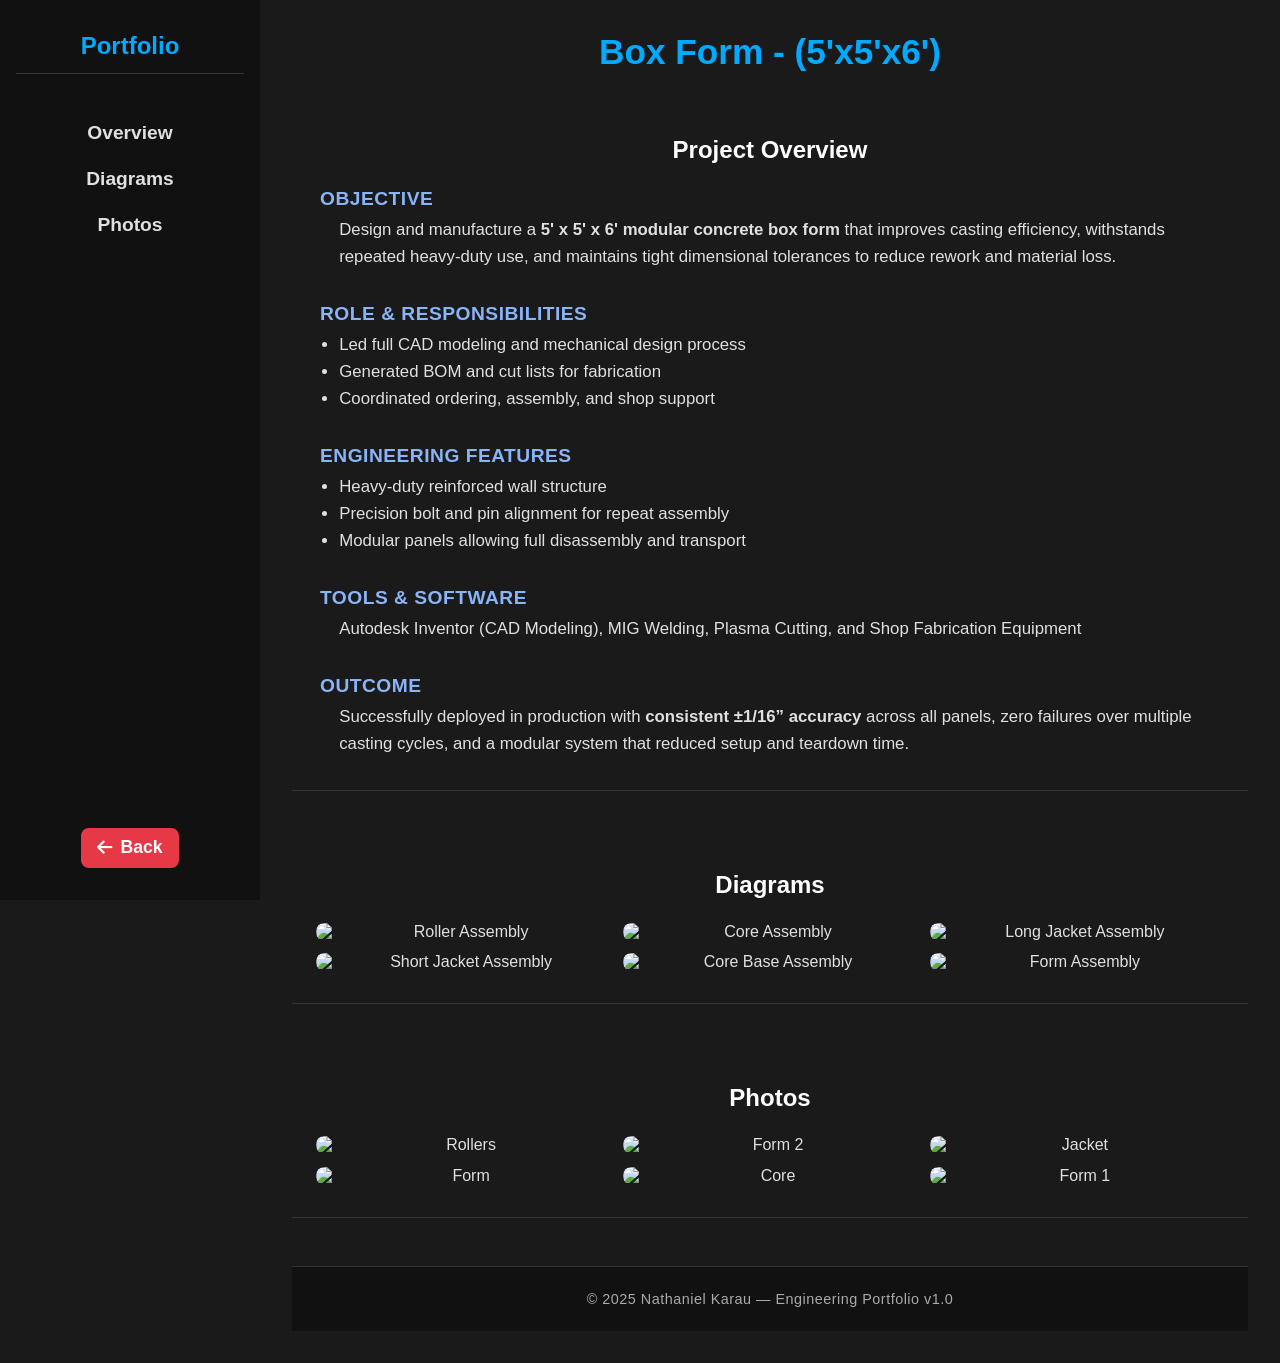
==== Project_1.html @ 4ec7d036 "colors and layout" ====
<!DOCTYPE html> 
<html lang="en">
<head>
  <meta charset="utf-8" />
  <meta name="viewport" content="width=device-width, initial-scale=1" />
  <title>32-bit FPGA Processor & Embedded Claw Machine</title>

  <!-- Font Awesome -->
  <link rel="stylesheet" href="https://cdnjs.cloudflare.com/ajax/libs/font-awesome/6.5.0/css/all.min.css" />
	 <link rel="icon" type="image/x-icon" href="assets/favicon.ico">

  <!-- model-viewer -->
  <script type="module" src="https://cdn.jsdelivr.net/npm/@google/model-viewer/dist/model-viewer.min.js"></script>

  <style>
    /* ---------- Vars & Reset ---------- */
    :root{
      --accent:#00aaff;
      --bg:#1a1a1a;
      --panel:#111;
      --muted:#aaa;
      --text:#e0e0e0;
      --max-width:1200px;
    }
    *{box-sizing:border-box;margin:0;padding:0}
    html,body{height:100%;background:var(--bg);color:var(--text);font-family:Arial,Helvetica,sans-serif;scroll-behavior:smooth; -webkit-font-smoothing:antialiased;}
    a{color:inherit}

    /* ---------- Layout ---------- */
    .sidebar { position: fixed;  top: 0; left: 0; width: 220px; height: 100%; background: #111; padding: 2rem 1rem; display: flex; flex-direction: column; align-items: center;
      transition: transform 0.3s ease; z-index: 100;}
    .sidebar h2 {   color: var(--accent); margin-bottom: 1.5rem;padding-bottom: 0.8rem; border-bottom: 1px solid #333; /* Adjust color if needed */ width: 100%; text-align: center;}
    .sidebar ul { list-style: none; width: 100%; flex-grow: 1;}
    .sidebar ul li { margin: 1.5rem 0; text-align: center;}
    .sidebar ul li a { color: #e0e0e0; text-decoration: none; font-weight: bold; font-size: 1.2rem; transition: color 0.3s;}
    .sidebar ul li a:hover { color: var(--accent); }
    .back-button { margin-top: auto;  background: #e63946;  color: white;  text-decoration: none;  font-weight: bold;  font-size: 1.1rem;  padding: 0.6rem 1rem;
      border-radius: 8px;  display: flex;  align-items: center;  gap: 8px;  transition: background 0.3s, transform 0.2s;}
    .back-button:hover { background: #ff4d5a;  transform: translateX(-3px);}

    /* ---------- Mobile Toggle & Overlay ---------- */
    .menu-toggle{
      position:fixed;top:12px;left:12px;z-index:1600;
      display:none;background:var(--panel);color:var(--text);border-radius:8px;padding:.45rem .6rem;font-size:1.1rem;cursor:pointer;
      align-items:center;gap:.5rem;  outline: 2px solid var(--accent); outline-offset: 2px;}
    .menu-toggle:focus{outline:2px solid var(--accent)}
    /* Visual overlay on mobile only. IMPORTANT: pointer-events:none so page remains scrollable behind the menu (per your 'allow scroll' decision). */
	.mobile-overlay { position: fixed; top: 0; right: 0; width: calc(100% - 220px); height: 100%; background: rgba(0,0,0,.45); z-index: 1500; opacity: 0; pointer-events: none; transition: opacity .25s ease;}
	.sidebar.active + .mobile-overlay.active { pointer-events: auto;}

    /* ---------- Main content ---------- */
    .content {  margin-left: 220px;  padding: 2rem;  text-align: center; transition: margin-left 0.3s ease, transform 0.3s ease;}
    .project-title { font-size: 2.2rem; color: var(--accent); margin-bottom: 2rem;}

    /* ---------- Sections ---------- */
    .section { padding: 2rem 1.5rem; margin-bottom: 3rem; border-bottom: 1px solid #333; opacity: 0; transform: translateY(20px); transition: opacity 0.6s ease, transform 0.6s ease;}
    .section.visible { opacity: 1; transform: translateY(0); }
    .section h1 { margin-bottom: 1.5rem; color: #fff; }

    /* ---------- Masonry/Images ---------- */
    .masonry{display:grid;grid-template-columns:repeat(auto-fill,minmax(220px,1fr));gap:.8rem;max-width:1100px;margin:0 auto}
    .img-wrapper{position:relative;cursor:pointer;overflow:hidden;border-radius:8px}
    .img-wrapper img{width:100%;height:100%;display:block;object-fit:cover;border-radius:8px;transition:transform .28s ease,box-shadow .28s ease}
    .img-wrapper img:hover{transform:scale(1.03)}
    .img-wrapper span.overlay{position:absolute;inset:0;display:flex;align-items:center;justify-content:center;font-weight:700;background:rgba(0,0,0,.45);color:#fff;border-radius:8px;opacity:0;transition:opacity .2s}
    .img-wrapper:hover span.overlay{opacity:1}


    /* ---------- Case Study ---------- */
    .case-study{max-width:900px;margin:0 auto;display:flex;flex-direction:column;gap:2rem;text-align:left}
    .case-block h2{color:#8ab4f8;font-size:1.2rem;text-transform:uppercase;letter-spacing:.5px;margin-bottom:.45rem}
    .case-block p,.case-block ul{font-size:1.05rem;line-height:1.6;padding-left: 1.2rem;}

    /* ---------- Lightbox ---------- */
    #lightbox{display:none;position:fixed;inset:0;background:rgba(0,0,0,.85);z-index:2000;justify-content:center;align-items:center;padding:1rem}
    #lightbox.open{display:flex}
    #lightbox img{max-width:95%;max-height:85%;object-fit:contain;border-radius:8px;box-shadow:0 8px 30px rgba(0,0,0,.8)}
    #lightbox .close-btn{position:absolute;top:18px;right:28px;font-size:2rem;color:#fff;cursor:pointer}
    #lightbox .close-btn:focus{outline:2px solid var(--accent)}
	#lightbox .nav-btn {  position: absolute;  top: 50%;  transform: translateY(-50%);  font-size: 2.5rem;  color: white; background: rgba(0,0,0,0.5);  border: none;  cursor: pointer;  padding: 0.6rem 1rem;  border-radius: 6px; user-select: none;  transition: background 0.3s;}
	#lightbox .nav-btn:hover {  background: rgba(0,0,0,0.75);}
	#lbPrevBtn { left: 20px; }
	#lbNextBtn { right: 20px; }

	/* ----- Footer styling ----- */
	footer { background: var(--panel); color: var(--muted); text-align: center; padding: 1.5rem 1rem; font-size: 0.9rem; border-top: 1px solid #333; margin-top: 3rem;}
	footer p { margin: 0; letter-spacing: 0.5px;}
	footer a { color: var(--accent); text-decoration: none; font-weight: 600;}
	footer a:hover { text-decoration: underline;}
	/* Keep footer at bottom when content is short */
	html, body { height: 100%; display: flex; flex-direction: column;}
	main.content { flex: 1;}

    /* ---------- Responsive rules ---------- */
    /* Mobile first adjustments */
    @media (max-width:767px){
      .sidebar{transform:translateX(-105%);width:85vw;max-width:320px;padding:3rem;align-items:center}
      .sidebar.active{transform:translateX(0)}
      .menu-toggle{display:flex}
      .content{margin-left:0;padding:1rem}
      .project-title{font-size:1.4rem}
      model-viewer{height:40vh}
      .mobile-overlay.active{opacity:1}
        .mobile-overlay {
    width: 0vw;         /* Covers only the right 15% behind content */
    left: auto;          /* Reset left positioning */
    right: 0;
    transform: none;     /* No sliding needed */
  }
      .masonry{grid-template-columns:repeat(auto-fill,minmax(140px,1fr));gap:.6rem}
      .back-button{align-self:flex-start;margin-top:.75rem}
    }

    /* Tablet: fixed sidebar (per your 'fixed' choice) */
    @media (min-width:768px) and (max-width:1024px){
      .sidebar{transform:none;left:0;width:220px;padding:1.8rem;align-items:center}
      .menu-toggle{display:none}
      .content{margin-left:220px;padding:1.5rem}
      model-viewer{height:55vh}
    }

    /* Desktop */
    @media (min-width:1025px){
      .sidebar{transform:none;left:0;width:260px}
      .content{margin-left:260px;padding:2rem}
    }

    /* Small accessibility improvements */
    button, .menu-toggle{border:0;background:none;color:inherit}
  </style>
</head>
<body>

  <!-- Mobile Menu Toggle (hamburger) -->
  <button class="menu-toggle" id="menuToggle" aria-expanded="false" aria-controls="sidebar" aria-label="Open menu">
    <i class="fas fa-bars" aria-hidden="true"></i>
  </button>

  <!-- Visual overlay (mobile only visual) -->
  <div class="mobile-overlay" id="mobileOverlay" aria-hidden="true"></div>

  <!-- Sidebar -->
  <nav id="sidebar" class="sidebar" aria-label="Main navigation">
    <h2>Portfolio</h2>
    <ul>
      <li><a href="#overview">Overview</a></li>
      <li><a href="#drawings">Diagrams</a></li>
      <li><a href="#photos">Photos</a></li>
    </ul>
    <a href="index.html#projects" class="back-button"><i class="fas fa-arrow-left" aria-hidden="true"></i> Back</a>
  </nav>

  <!-- Main Content -->
  <main class="content" id="mainContent" tabindex="-1">
    <h1 class="project-title">Box Form - (5'x5'x6')</h1>

    <!-- Overview -->
    <section id="overview" class="section" aria-labelledby="overview-heading">
      <h1 id="overview-heading">Project Overview</h1>

      <div class="case-study">
        <div class="case-block">
          <h2>Objective</h2>
			<p>Design and manufacture a <strong>5' x 5' x 6' modular concrete box form</strong> that improves casting efficiency, withstands repeated heavy-duty use, and maintains tight dimensional tolerances to reduce rework and material loss.</p>
        </div>

        <div class="case-block">
          <h2>Role & Responsibilities</h2>
          <ul>
       		 <li>Led full CAD modeling and mechanical design process</li>
     	     <li>Generated BOM and cut lists for fabrication</li>
       		 <li>Coordinated ordering, assembly, and shop support</li>
          </ul>
        </div>

        <div class="case-block">
          <h2>Engineering Features</h2>
          <ul>
       		 <li>Heavy-duty reinforced wall structure</li>
       		 <li>Precision bolt and pin alignment for repeat assembly</li>
        	 <li>Modular panels allowing full disassembly and transport</li>
          </ul>
        </div>

        <div class="case-block">
          <h2>Tools & Software</h2>
			<p>Autodesk Inventor (CAD Modeling), MIG Welding, Plasma Cutting, and Shop Fabrication Equipment</p>
        </div>

        <div class="case-block">
          <h2>Outcome</h2>
          <p>Successfully deployed in production with <strong>consistent ±1/16” accuracy</strong> across all panels, zero failures over multiple casting cycles, and a modular system that reduced setup and teardown time.</p>
        </div>
      </div>
    </section>



    <!-- Drawings -->
    <section id="drawings" class="section" aria-labelledby="drawings-heading">
      <h1 id="drawings-heading">Diagrams</h1>
      <div class="masonry" id="drawingsMasonry">
        <div class="img-wrapper"><img loading="lazy" src="Project_1/Drawings/Roller_Assembly.jpg" alt="Roller Assembly"><span class="overlay">Click to expand</span></div>
        <div class="img-wrapper"><img loading="lazy" src="Project_1/Drawings/Core_Assembly.jpg" alt="Core Assembly"><span class="overlay">Click to expand</span></div>
        <div class="img-wrapper"><img loading="lazy" src="Project_1/Drawings/Long_Jacket_Assembly.jpg" alt="Long Jacket Assembly"><span class="overlay">Click to expand</span></div>
        <div class="img-wrapper"><img loading="lazy" src="Project_1/Drawings/Short_Jacket_Assembly.jpg" alt="Short Jacket Assembly"><span class="overlay">Click to expand</span></div>
        <div class="img-wrapper"><img loading="lazy" src="Project_1/Drawings/Core_Base_Assembly.jpg" alt="Core Base Assembly"><span class="overlay">Click to expand</span></div>
        <div class="img-wrapper"><img loading="lazy" src="Project_1/Drawings/Form_Assembly.jpg" alt="Form Assembly"><span class="overlay">Click to expand</span></div>
      </div>
    </section>

    <!-- Photos -->
    <section id="photos" class="section" aria-labelledby="photos-heading">
      <h1 id="photos-heading">Photos</h1>
      <div class="masonry" id="photosMasonry">
        <div class="img-wrapper"><img loading="lazy" src="Project_1/Pictures/Rollers.jpg" alt="Rollers"><span class="overlay">Click to expand</span></div>
        <div class="img-wrapper"><img loading="lazy" src="Project_1/Pictures/Form_2.jpg" alt="Form 2"><span class="overlay">Click to expand</span></div>
        <div class="img-wrapper"><img loading="lazy" src="Project_1/Pictures/Jacket.jpg" alt="Jacket"><span class="overlay">Click to expand</span></div>
        <div class="img-wrapper"><img loading="lazy" src="Project_1/Pictures/Form.jpg" alt="Form"><span class="overlay">Click to expand</span></div>
        <div class="img-wrapper"><img loading="lazy" src="Project_1/Pictures/Core.jpg" alt="Core"><span class="overlay">Click to expand</span></div>
		<div class="img-wrapper"><img loading="lazy" src="Project_1/Pictures/Form_1.jpg" alt="Form 1"><span class="overlay">Click to expand</span></div>
      </div>
    </section>

<!-- Lightbox -->
<div id="lightbox" role="dialog" aria-modal="true" aria-hidden="true">
  <button class="close-btn" aria-label="Close image" title="Close" id="lbCloseBtn">&times;</button>
  <button class="nav-btn prev" id="lbPrevBtn" aria-label="Previous image">&#10094;</button>
  <img id="lightbox-img" src="" alt="Expanded view">
  <button class="nav-btn next" id="lbNextBtn" aria-label="Next image">&#10095;</button>
</div>

    <!-- Footer -->
    <footer>
      <p>© 2025 Nathaniel Karau — Engineering Portfolio v1.0</p>
    </footer>
  </main>

  <!-- Scripts -->
  <script>
    // Elements
    const menuToggle = document.getElementById('menuToggle');
    const sidebar = document.getElementById('sidebar');
    const mobileOverlay = document.getElementById('mobileOverlay');
    const content = document.querySelector('.content');
    const sections = document.querySelectorAll('.section');

    // Lightbox
    const lightbox = document.getElementById('lightbox');
    const lightboxImg = document.getElementById('lightbox-img');
    const lbCloseBtn = document.getElementById('lbCloseBtn');

    // ---------- Sidebar toggle (mobile) ----------
    function openSidebar() {
      sidebar.classList.add('active');
      menuToggle.setAttribute('aria-expanded', 'true');
      mobileOverlay.classList.add('active');
      // NOTE: overlay is visual-only (pointer-events: none). We keep page scrollable behind.
      // Focus the first link for accessibility
      const firstLink = sidebar.querySelector('a');
      if (firstLink) firstLink.focus();
    }
    function closeSidebar() {
      sidebar.classList.remove('active');
      menuToggle.setAttribute('aria-expanded', 'false');
      mobileOverlay.classList.remove('active');
      menuToggle.focus();
    }

    menuToggle.addEventListener('click', () => {
      if (sidebar.classList.contains('active')) closeSidebar();
      else openSidebar();
    });

    // Close sidebar if a nav link is clicked (mobile)
    sidebar.querySelectorAll('a').forEach(a => {
      a.addEventListener('click', () => {
        if (window.innerWidth <= 767) closeSidebar();
      });
    });

    // If user taps outside when sidebar is active, we DO NOT auto-close (to honor "allow scroll").
    // You can close with the hamburger again.

    // ---------- Section fade-in (IntersectionObserver) ----------
    const observer = new IntersectionObserver((entries) => {
      entries.forEach(entry => {
        if (entry.isIntersecting) entry.target.classList.add('visible');
      });
    }, { threshold: 0.12 });
    sections.forEach(s => observer.observe(s));

    // ---------- Lightbox behavior ----------
    function openLightbox(src, alt) {
      lightboxImg.src = src;
      lightboxImg.alt = alt || 'Expanded image';
      lightbox.classList.add('open');
      lightbox.setAttribute('aria-hidden','false');
      lbCloseBtn.focus();
    }
    function closeLightbox() {
      lightbox.classList.remove('open');
      lightbox.setAttribute('aria-hidden','true');
      lightboxImg.src = '';
    }

    // Click images to open
    document.querySelectorAll('.img-wrapper').forEach(wrapper => {
      wrapper.addEventListener('click', () => {
        const img = wrapper.querySelector('img');
        openLightbox(img.src, img.alt);
      });
      // keyboard access
      wrapper.setAttribute('tabindex','0');
      wrapper.addEventListener('keydown', (e) => {
        if (e.key === 'Enter' || e.key === ' ') {
          e.preventDefault();
          const img = wrapper.querySelector('img');
          openLightbox(img.src, img.alt);
        }
      });
    });

// Collect all lightbox images (drawings + photos)
const imgWrappers = document.querySelectorAll('.img-wrapper');
let currentIndex = -1; // track which image is open

function openLightbox(src, alt, index) {
  lightboxImg.src = src;
  lightboxImg.alt = alt || 'Expanded image';
  lightbox.classList.add('open');
  lightbox.setAttribute('aria-hidden','false');
  currentIndex = index;
  lbCloseBtn.focus();
}

function showImage(index) {
  if (index < 0) index = imgWrappers.length - 1;
  if (index >= imgWrappers.length) index = 0;
  const img = imgWrappers[index].querySelector('img');
  openLightbox(img.src, img.alt, index);
}

// Click to open
imgWrappers.forEach((wrapper, i) => {
  wrapper.addEventListener('click', () => {
    const img = wrapper.querySelector('img');
    openLightbox(img.src, img.alt, i);
  });
  wrapper.setAttribute('tabindex','0');
  wrapper.addEventListener('keydown', (e) => {
    if (e.key === 'Enter' || e.key === ' ') {
      e.preventDefault();
      const img = wrapper.querySelector('img');
      openLightbox(img.src, img.alt, i);
    }
  });
});

// Nav buttons
document.getElementById('lbPrevBtn').addEventListener('click', () => showImage(currentIndex - 1));
document.getElementById('lbNextBtn').addEventListener('click', () => showImage(currentIndex + 1));

// Keyboard support
window.addEventListener('keydown', (e) => {
  if (!lightbox.classList.contains('open')) return;
  if (e.key === 'ArrowRight') showImage(currentIndex + 1);
  if (e.key === 'ArrowLeft') showImage(currentIndex - 1);
});
	  
    // Close controls
    lbCloseBtn.addEventListener('click', closeLightbox);
    lightbox.addEventListener('click', (e) => {
      // If user clicked the backdrop (not the img or close button), close
      if (e.target === lightbox) closeLightbox();
    });
    window.addEventListener('keydown', (e) => {
      if (e.key === 'Escape') {
        if (lightbox.classList.contains('open')) closeLightbox();
        if (sidebar.classList.contains('active') && window.innerWidth <= 767) closeSidebar();
      }
    });

    // Lightbox swipe-to-close (vertical swipe)
    (function addSwipeClose(el) {
      let startY = null;
      let moved = false;
      el.addEventListener('touchstart', (e) => {
        if (e.touches && e.touches.length === 1) {
          startY = e.touches[0].clientY;
          moved = false;
        }
      }, {passive:true});
      el.addEventListener('touchmove', (e) => {
        if (!startY) return;
        const currentY = e.touches[0].clientY;
        const diff = currentY - startY;
        if (Math.abs(diff) > 20) moved = true;
      }, {passive:true});
      el.addEventListener('touchend', (e) => {
        if (!moved) { startY = null; return; }
        const endY = (e.changedTouches && e.changedTouches[0]) ? e.changedTouches[0].clientY : null;
        if (startY && endY) {
          const delta = endY - startY;
          // swipe up or down to close
          if (Math.abs(delta) > 80) closeLightbox();
        }
        startY = null; moved = false;
      });
    })(lightbox);

    // ---------- Ensure model-viewer scales nicely on resize ----------
    function adjustModelViewerHeight() {
      const mv = document.querySelector('model-viewer');
      if (!mv) return;
      if (window.innerWidth < 480) mv.style.height = '40vh';
      else if (window.innerWidth < 768) mv.style.height = '45vh';
      else if (window.innerWidth < 1024) mv.style.height = '55vh';
      else mv.style.height = '60vh';
    }
    window.addEventListener('resize', adjustModelViewerHeight);
    adjustModelViewerHeight();

    // ---------- Small UX improvements ----------
    // Trap focus inside sidebar when it's open on mobile? We keep allow-scroll so focus-trap is not necessary.
    // But we ensure keyboard users can toggle menu with Escape (handled above) and the toggle button is labeled.

    // If user reloads while sidebar active on small screens, ensure state is consistent
    window.addEventListener('load', () => {
      if (window.innerWidth <= 767) {
        sidebar.classList.remove('active');
        mobileOverlay.classList.remove('active');
        menuToggle.setAttribute('aria-expanded','false');
      }
    });
  </script>
</body>
</html>
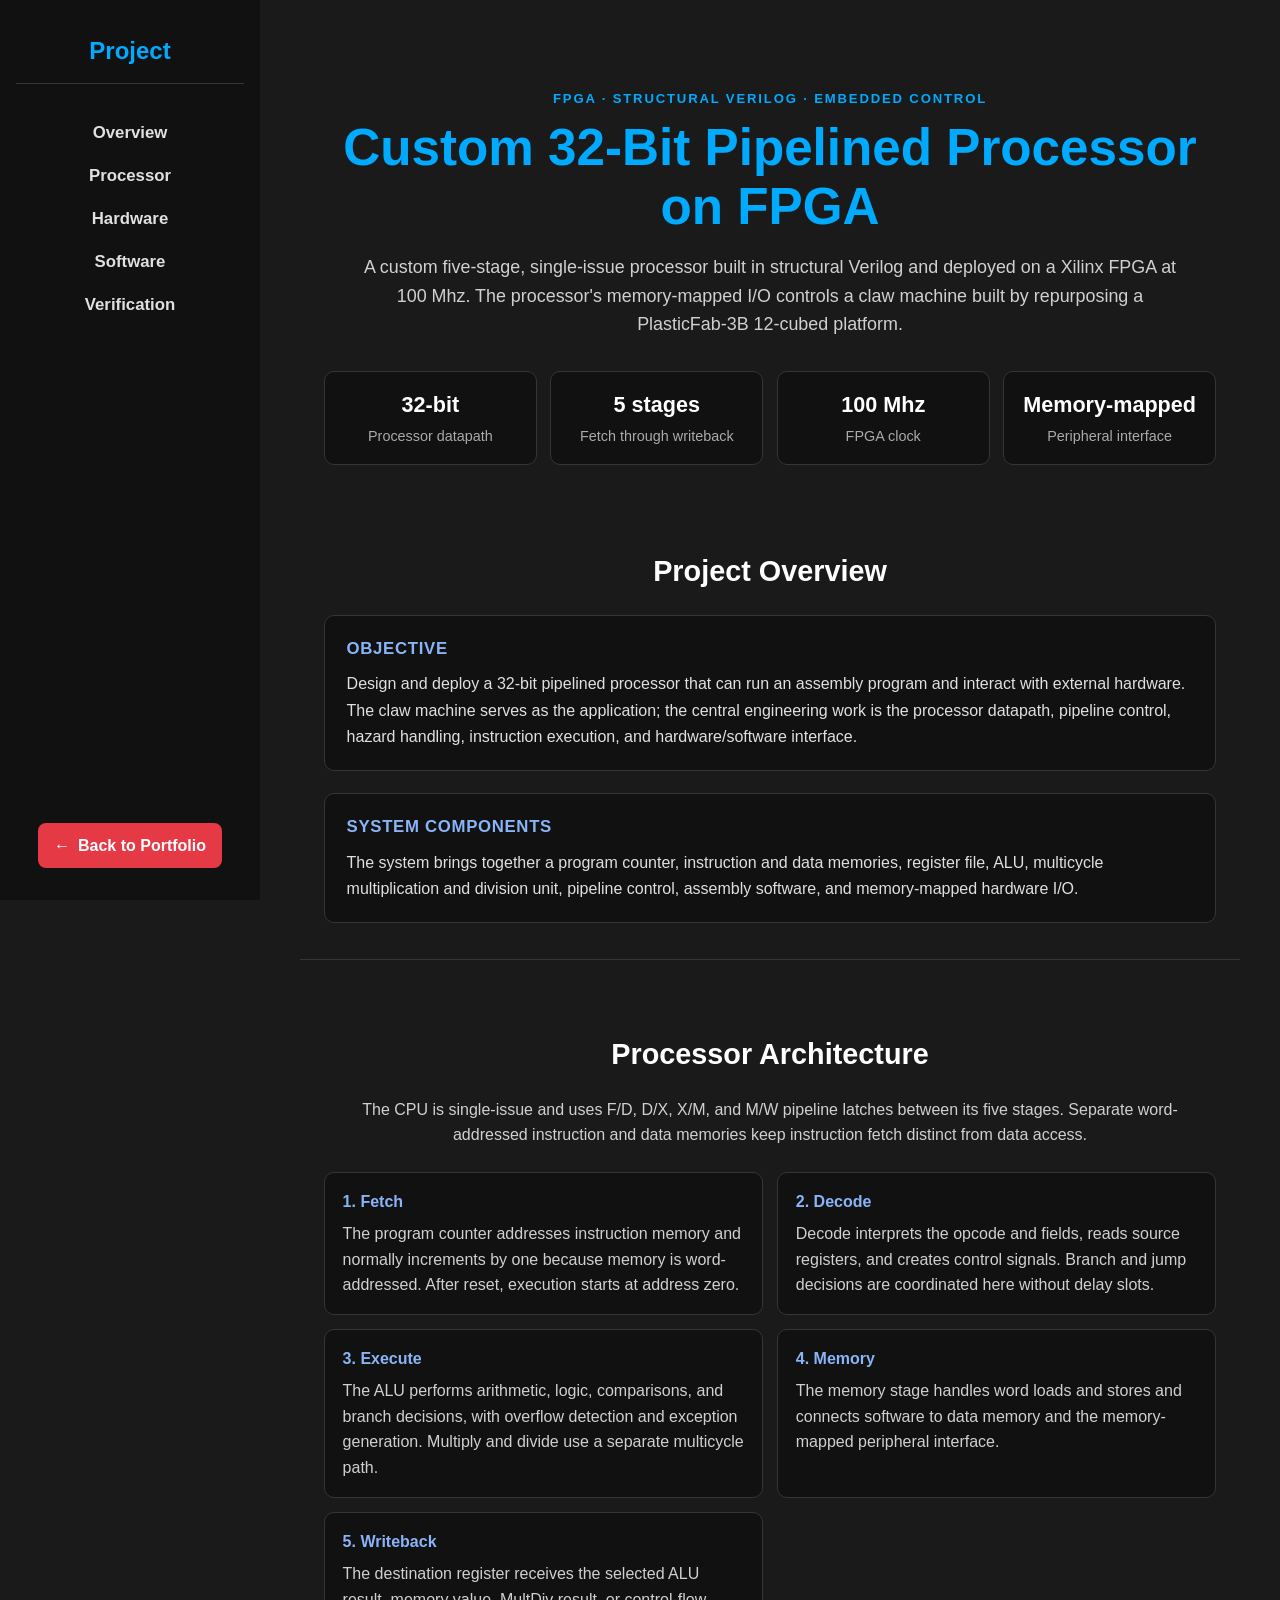
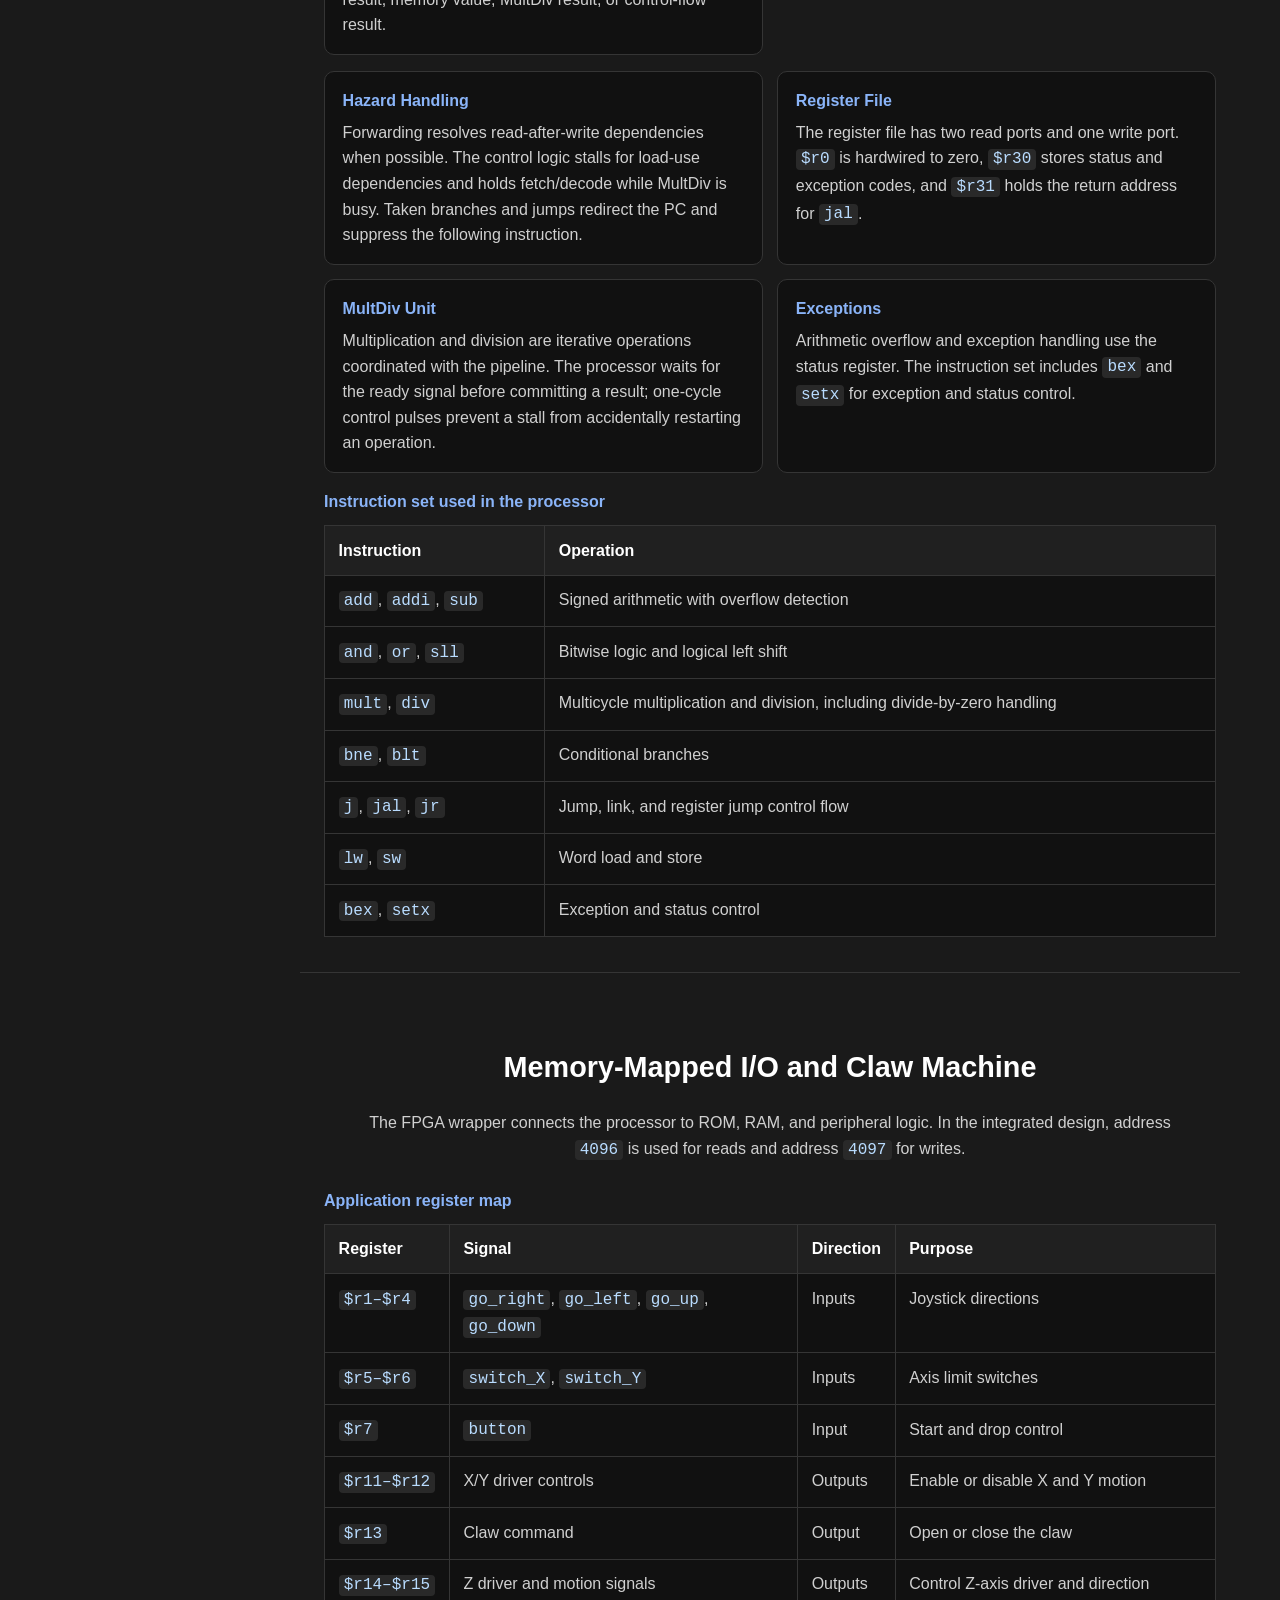
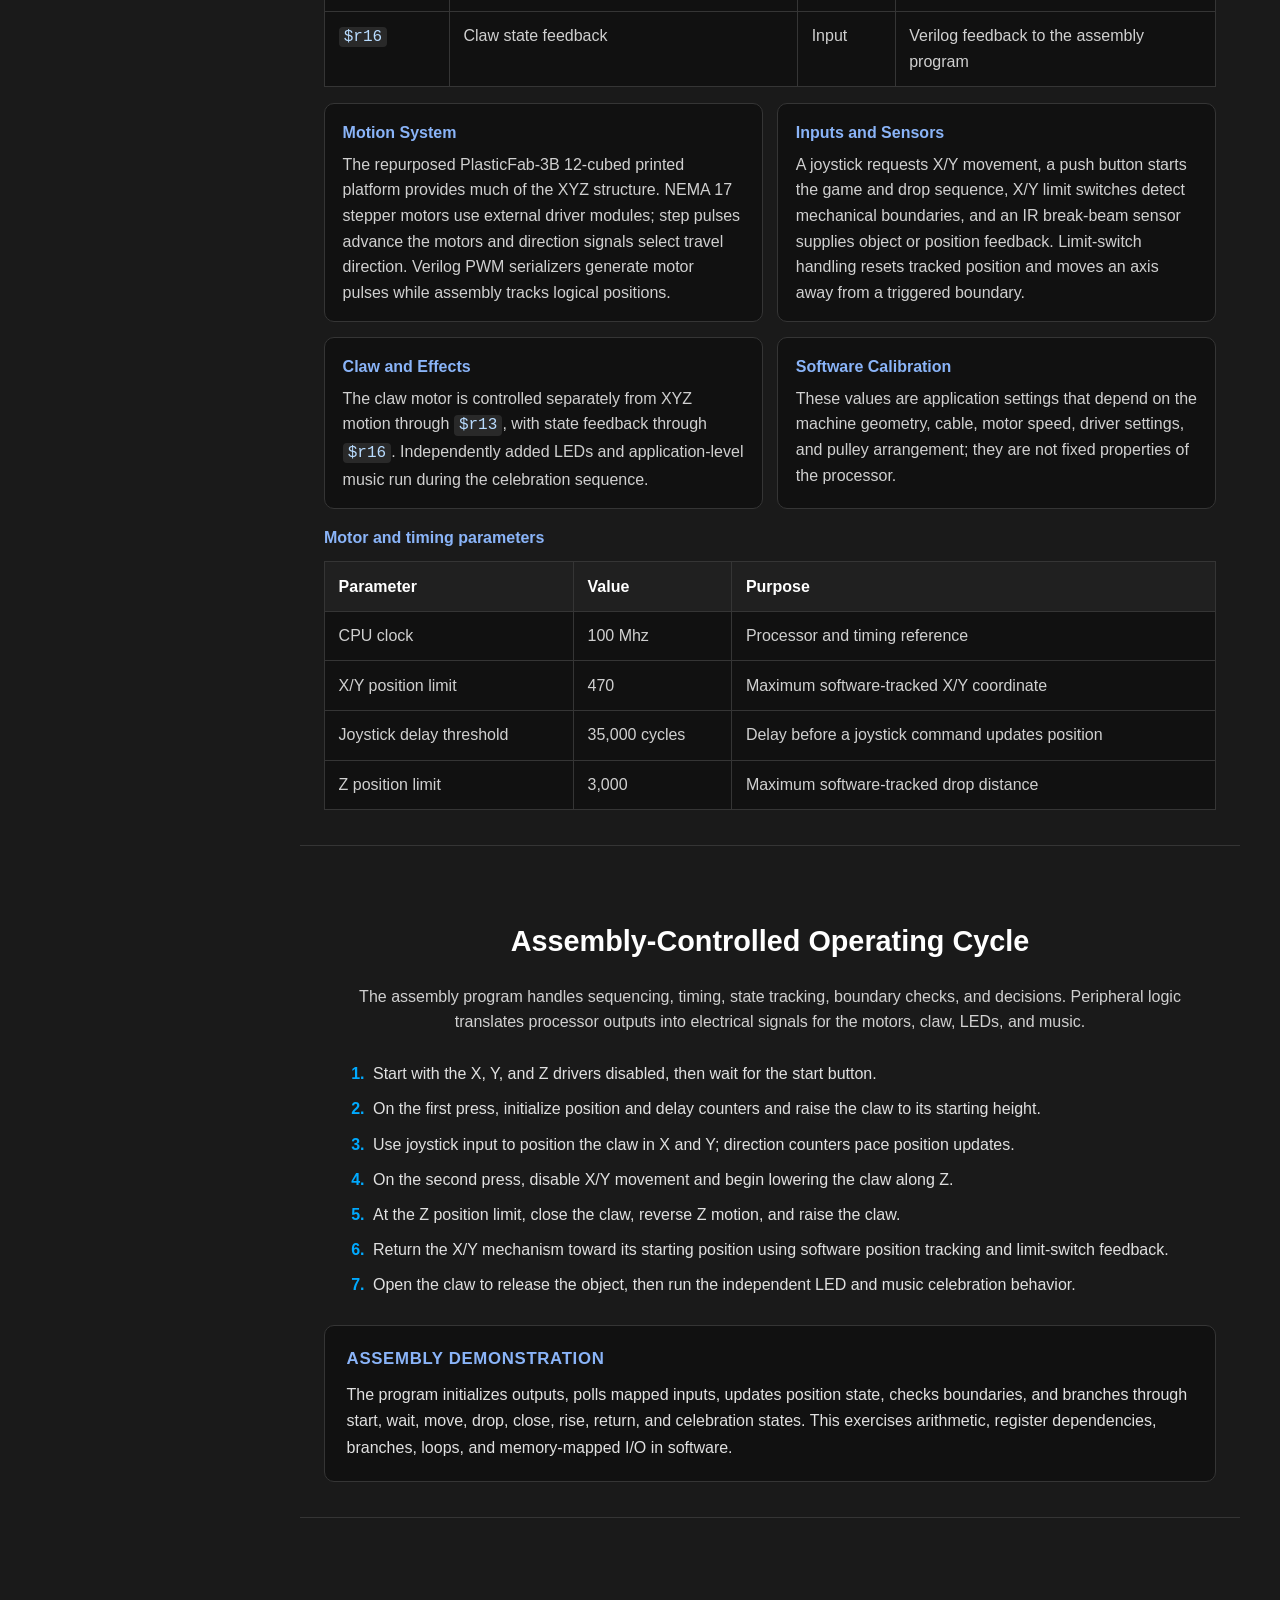
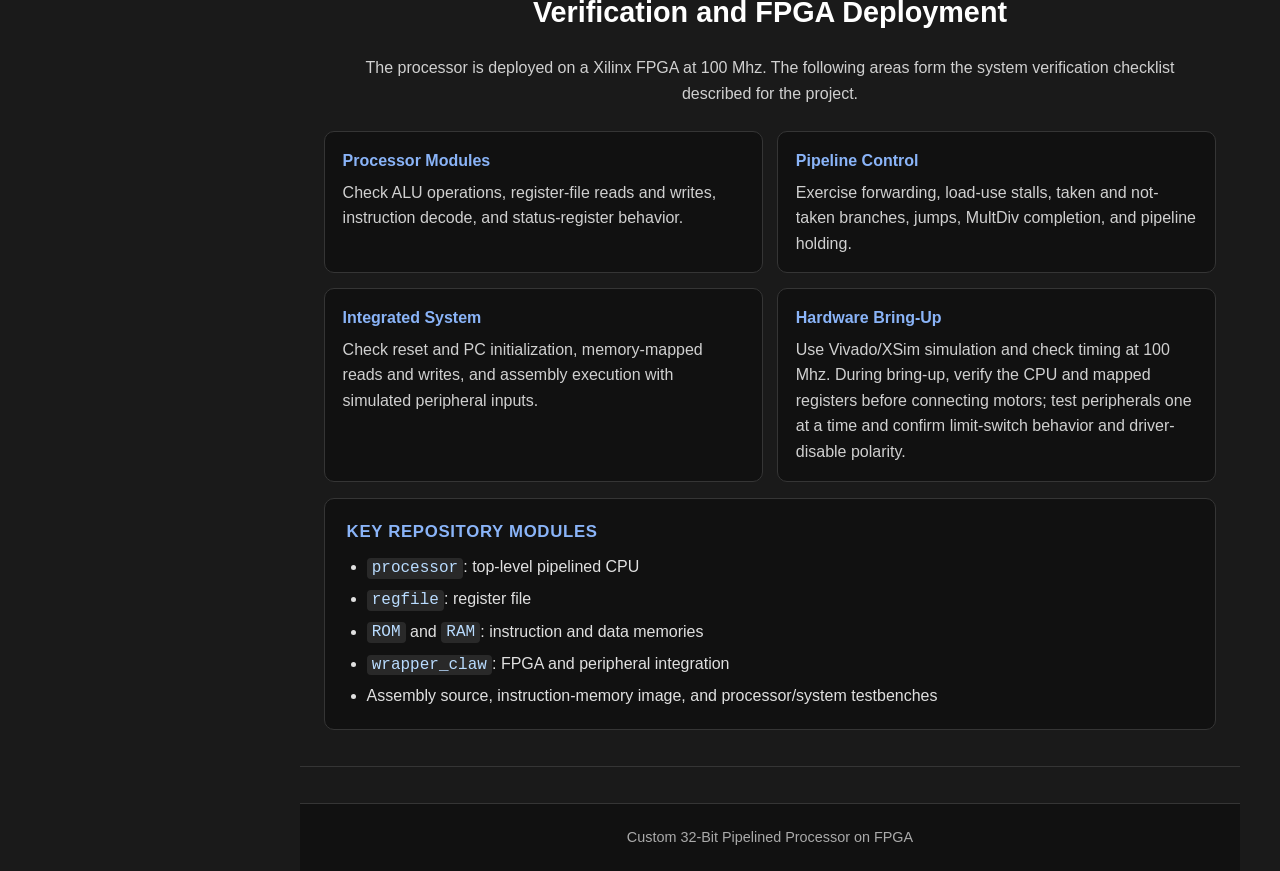
==== commit e7ac9ed5: "added projs" ====
--- a/Project_1.html
+++ b/Project_1.html
@@ -1,437 +1,571 @@
-<!DOCTYPE html> 
+<!DOCTYPE html>
 <html lang="en">
 <head>
   <meta charset="utf-8" />
   <meta name="viewport" content="width=device-width, initial-scale=1" />
-  <title>32-bit FPGA Processor & Embedded Claw Machine</title>
-
-  <!-- Font Awesome -->
-  <link rel="stylesheet" href="https://cdnjs.cloudflare.com/ajax/libs/font-awesome/6.5.0/css/all.min.css" />
-	 <link rel="icon" type="image/x-icon" href="assets/favicon.ico">
-
-  <!-- model-viewer -->
-  <script type="module" src="https://cdn.jsdelivr.net/npm/@google/model-viewer/dist/model-viewer.min.js"></script>
+  <meta name="description" content="A custom 32-bit, five-stage pipelined processor implemented in structural Verilog and deployed on a Xilinx FPGA to control a claw machine." />
+  <title>Custom 32-Bit Pipelined Processor on FPGA</title>
 
   <style>
-    /* ---------- Vars & Reset ---------- */
-    :root{
-      --accent:#00aaff;
-      --bg:#1a1a1a;
-      --panel:#111;
-      --muted:#aaa;
-      --text:#e0e0e0;
-      --max-width:1200px;
-    }
-    *{box-sizing:border-box;margin:0;padding:0}
-    html,body{height:100%;background:var(--bg);color:var(--text);font-family:Arial,Helvetica,sans-serif;scroll-behavior:smooth; -webkit-font-smoothing:antialiased;}
-    a{color:inherit}
-
-    /* ---------- Layout ---------- */
-    .sidebar { position: fixed;  top: 0; left: 0; width: 220px; height: 100%; background: #111; padding: 2rem 1rem; display: flex; flex-direction: column; align-items: center;
-      transition: transform 0.3s ease; z-index: 100;}
-    .sidebar h2 {   color: var(--accent); margin-bottom: 1.5rem;padding-bottom: 0.8rem; border-bottom: 1px solid #333; /* Adjust color if needed */ width: 100%; text-align: center;}
-    .sidebar ul { list-style: none; width: 100%; flex-grow: 1;}
-    .sidebar ul li { margin: 1.5rem 0; text-align: center;}
-    .sidebar ul li a { color: #e0e0e0; text-decoration: none; font-weight: bold; font-size: 1.2rem; transition: color 0.3s;}
-    .sidebar ul li a:hover { color: var(--accent); }
-    .back-button { margin-top: auto;  background: #e63946;  color: white;  text-decoration: none;  font-weight: bold;  font-size: 1.1rem;  padding: 0.6rem 1rem;
-      border-radius: 8px;  display: flex;  align-items: center;  gap: 8px;  transition: background 0.3s, transform 0.2s;}
-    .back-button:hover { background: #ff4d5a;  transform: translateX(-3px);}
-
-    /* ---------- Mobile Toggle & Overlay ---------- */
-    .menu-toggle{
-      position:fixed;top:12px;left:12px;z-index:1600;
-      display:none;background:var(--panel);color:var(--text);border-radius:8px;padding:.45rem .6rem;font-size:1.1rem;cursor:pointer;
-      align-items:center;gap:.5rem;  outline: 2px solid var(--accent); outline-offset: 2px;}
-    .menu-toggle:focus{outline:2px solid var(--accent)}
-    /* Visual overlay on mobile only. IMPORTANT: pointer-events:none so page remains scrollable behind the menu (per your 'allow scroll' decision). */
-	.mobile-overlay { position: fixed; top: 0; right: 0; width: calc(100% - 220px); height: 100%; background: rgba(0,0,0,.45); z-index: 1500; opacity: 0; pointer-events: none; transition: opacity .25s ease;}
-	.sidebar.active + .mobile-overlay.active { pointer-events: auto;}
-
-    /* ---------- Main content ---------- */
-    .content {  margin-left: 220px;  padding: 2rem;  text-align: center; transition: margin-left 0.3s ease, transform 0.3s ease;}
-    .project-title { font-size: 2.2rem; color: var(--accent); margin-bottom: 2rem;}
-
-    /* ---------- Sections ---------- */
-    .section { padding: 2rem 1.5rem; margin-bottom: 3rem; border-bottom: 1px solid #333; opacity: 0; transform: translateY(20px); transition: opacity 0.6s ease, transform 0.6s ease;}
+    :root {
+      --accent: #00aaff;
+      --bg: #1a1a1a;
+      --panel: #111;
+      --panel-raised: #202020;
+      --muted: #aaa;
+      --text: #e0e0e0;
+      --line: #353535;
+      --max-width: 1120px;
+    }
+
+    * { box-sizing: border-box; margin: 0; padding: 0; }
+    html { scroll-behavior: smooth; }
+    body {
+      min-height: 100vh;
+      background: var(--bg);
+      color: var(--text);
+      font-family: Arial, Helvetica, sans-serif;
+      line-height: 1.6;
+      -webkit-font-smoothing: antialiased;
+    }
+    a { color: inherit; }
+
+    .sidebar {
+      position: fixed;
+      inset: 0 auto 0 0;
+      z-index: 100;
+      display: flex;
+      width: 240px;
+      flex-direction: column;
+      align-items: center;
+      padding: 2rem 1rem;
+      background: var(--panel);
+      transition: transform .3s ease;
+    }
+    .sidebar h2 {
+      width: 100%;
+      margin-bottom: 1.25rem;
+      padding-bottom: .8rem;
+      border-bottom: 1px solid var(--line);
+      color: var(--accent);
+      text-align: center;
+    }
+    .sidebar ul { width: 100%; list-style: none; }
+    .sidebar li { margin: 1rem 0; text-align: center; }
+    .sidebar li a {
+      color: var(--text);
+      font-size: 1.05rem;
+      font-weight: 700;
+      text-decoration: none;
+      transition: color .2s ease;
+    }
+    .sidebar li a:hover, .sidebar li a:focus-visible { color: var(--accent); }
+    .back-button {
+      display: inline-flex;
+      align-items: center;
+      gap: .5rem;
+      margin-top: auto;
+      padding: .6rem 1rem;
+      border-radius: 8px;
+      background: #e63946;
+      color: #fff;
+      font-weight: 700;
+      text-decoration: none;
+      transition: background .2s ease, transform .2s ease;
+    }
+    .back-button:hover { background: #ff4d5a; transform: translateX(-3px); }
+
+    .menu-toggle {
+      position: fixed;
+      top: 14px;
+      left: 14px;
+      z-index: 1600;
+      display: none;
+      padding: .45rem .7rem;
+      border: 2px solid var(--accent);
+      border-radius: 8px;
+      background: var(--panel);
+      color: var(--text);
+      font-size: 1.15rem;
+      cursor: pointer;
+    }
+    .menu-toggle:focus-visible { outline: 2px solid #fff; outline-offset: 3px; }
+
+    .content {
+      max-width: calc(var(--max-width) + 280px);
+      margin-left: 240px;
+      padding: 2rem 2.5rem 0;
+    }
+    .hero {
+      max-width: var(--max-width);
+      margin: 0 auto 1rem;
+      padding: 3.5rem 1.5rem 2rem;
+      text-align: center;
+    }
+    .eyebrow {
+      margin-bottom: .65rem;
+      color: var(--accent);
+      font-size: .82rem;
+      font-weight: 700;
+      letter-spacing: .14em;
+      text-transform: uppercase;
+    }
+    .project-title {
+      margin-bottom: 1rem;
+      color: var(--accent);
+      font-size: clamp(2rem, 4vw, 3.2rem);
+      line-height: 1.15;
+    }
+    .hero-copy {
+      max-width: 820px;
+      margin: 0 auto;
+      color: #d0d0d0;
+      font-size: 1.12rem;
+    }
+    .stat-grid {
+      display: grid;
+      grid-template-columns: repeat(4, minmax(0, 1fr));
+      gap: .85rem;
+      max-width: 900px;
+      margin: 2rem auto 0;
+    }
+    .stat {
+      padding: 1rem .75rem;
+      border: 1px solid var(--line);
+      border-radius: 10px;
+      background: var(--panel);
+    }
+    .stat strong { display: block; color: #fff; font-size: 1.35rem; }
+    .stat span { color: var(--muted); font-size: .9rem; }
+
+    .section {
+      max-width: var(--max-width);
+      margin: 0 auto 2.25rem;
+      padding: 2.2rem 1.5rem;
+      border-bottom: 1px solid var(--line);
+      opacity: 0;
+      transform: translateY(16px);
+      transition: opacity .55s ease, transform .55s ease;
+      scroll-margin-top: 1.5rem;
+    }
     .section.visible { opacity: 1; transform: translateY(0); }
-    .section h1 { margin-bottom: 1.5rem; color: #fff; }
-
-    /* ---------- Masonry/Images ---------- */
-    .masonry{display:grid;grid-template-columns:repeat(auto-fill,minmax(220px,1fr));gap:.8rem;max-width:1100px;margin:0 auto}
-    .img-wrapper{position:relative;cursor:pointer;overflow:hidden;border-radius:8px}
-    .img-wrapper img{width:100%;height:100%;display:block;object-fit:cover;border-radius:8px;transition:transform .28s ease,box-shadow .28s ease}
-    .img-wrapper img:hover{transform:scale(1.03)}
-    .img-wrapper span.overlay{position:absolute;inset:0;display:flex;align-items:center;justify-content:center;font-weight:700;background:rgba(0,0,0,.45);color:#fff;border-radius:8px;opacity:0;transition:opacity .2s}
-    .img-wrapper:hover span.overlay{opacity:1}
-
-
-    /* ---------- Case Study ---------- */
-    .case-study{max-width:900px;margin:0 auto;display:flex;flex-direction:column;gap:2rem;text-align:left}
-    .case-block h2{color:#8ab4f8;font-size:1.2rem;text-transform:uppercase;letter-spacing:.5px;margin-bottom:.45rem}
-    .case-block p,.case-block ul{font-size:1.05rem;line-height:1.6;padding-left: 1.2rem;}
-
-    /* ---------- Lightbox ---------- */
-    #lightbox{display:none;position:fixed;inset:0;background:rgba(0,0,0,.85);z-index:2000;justify-content:center;align-items:center;padding:1rem}
-    #lightbox.open{display:flex}
-    #lightbox img{max-width:95%;max-height:85%;object-fit:contain;border-radius:8px;box-shadow:0 8px 30px rgba(0,0,0,.8)}
-    #lightbox .close-btn{position:absolute;top:18px;right:28px;font-size:2rem;color:#fff;cursor:pointer}
-    #lightbox .close-btn:focus{outline:2px solid var(--accent)}
-	#lightbox .nav-btn {  position: absolute;  top: 50%;  transform: translateY(-50%);  font-size: 2.5rem;  color: white; background: rgba(0,0,0,0.5);  border: none;  cursor: pointer;  padding: 0.6rem 1rem;  border-radius: 6px; user-select: none;  transition: background 0.3s;}
-	#lightbox .nav-btn:hover {  background: rgba(0,0,0,0.75);}
-	#lbPrevBtn { left: 20px; }
-	#lbNextBtn { right: 20px; }
-
-	/* ----- Footer styling ----- */
-	footer { background: var(--panel); color: var(--muted); text-align: center; padding: 1.5rem 1rem; font-size: 0.9rem; border-top: 1px solid #333; margin-top: 3rem;}
-	footer p { margin: 0; letter-spacing: 0.5px;}
-	footer a { color: var(--accent); text-decoration: none; font-weight: 600;}
-	footer a:hover { text-decoration: underline;}
-	/* Keep footer at bottom when content is short */
-	html, body { height: 100%; display: flex; flex-direction: column;}
-	main.content { flex: 1;}
-
-    /* ---------- Responsive rules ---------- */
-    /* Mobile first adjustments */
-    @media (max-width:767px){
-      .sidebar{transform:translateX(-105%);width:85vw;max-width:320px;padding:3rem;align-items:center}
-      .sidebar.active{transform:translateX(0)}
-      .menu-toggle{display:flex}
-      .content{margin-left:0;padding:1rem}
-      .project-title{font-size:1.4rem}
-      model-viewer{height:40vh}
-      .mobile-overlay.active{opacity:1}
-        .mobile-overlay {
-    width: 0vw;         /* Covers only the right 15% behind content */
-    left: auto;          /* Reset left positioning */
-    right: 0;
-    transform: none;     /* No sliding needed */
-  }
-      .masonry{grid-template-columns:repeat(auto-fill,minmax(140px,1fr));gap:.6rem}
-      .back-button{align-self:flex-start;margin-top:.75rem}
-    }
-
-    /* Tablet: fixed sidebar (per your 'fixed' choice) */
-    @media (min-width:768px) and (max-width:1024px){
-      .sidebar{transform:none;left:0;width:220px;padding:1.8rem;align-items:center}
-      .menu-toggle{display:none}
-      .content{margin-left:220px;padding:1.5rem}
-      model-viewer{height:55vh}
-    }
-
-    /* Desktop */
-    @media (min-width:1025px){
-      .sidebar{transform:none;left:0;width:260px}
-      .content{margin-left:260px;padding:2rem}
-    }
-
-    /* Small accessibility improvements */
-    button, .menu-toggle{border:0;background:none;color:inherit}
+    .section > h2 {
+      margin-bottom: 1.25rem;
+      color: #fff;
+      font-size: 1.8rem;
+      text-align: center;
+    }
+    .section-intro {
+      max-width: 850px;
+      margin: 0 auto 1.5rem;
+      color: #d0d0d0;
+      text-align: center;
+    }
+    .case-study {
+      display: flex;
+      flex-direction: column;
+      gap: 1.35rem;
+      max-width: 930px;
+      margin: 0 auto;
+      text-align: left;
+    }
+    .case-block {
+      padding: 1.25rem 1.35rem;
+      border: 1px solid var(--line);
+      border-radius: 10px;
+      background: var(--panel);
+    }
+    .case-block h3 {
+      margin-bottom: .55rem;
+      color: #8ab4f8;
+      font-size: 1.05rem;
+      letter-spacing: .04em;
+      text-transform: uppercase;
+    }
+    .case-block p, .case-block ul, .case-block ol {
+      font-size: 1rem;
+      line-height: 1.65;
+    }
+    .case-block ul, .case-block ol { padding-left: 1.25rem; }
+    .case-block li + li { margin-top: .3rem; }
+    code {
+      padding: .08rem .32rem;
+      border-radius: 4px;
+      background: #292929;
+      color: #b9dcff;
+      font-family: Consolas, "Courier New", monospace;
+    }
+
+    .stage-grid, .feature-grid {
+      display: grid;
+      grid-template-columns: repeat(2, minmax(0, 1fr));
+      gap: .9rem;
+      max-width: 930px;
+      margin: 0 auto;
+      text-align: left;
+    }
+    .stage-card, .feature-card {
+      padding: 1rem 1.1rem;
+      border: 1px solid var(--line);
+      border-radius: 10px;
+      background: var(--panel);
+    }
+    .stage-card h3, .feature-card h3 {
+      margin-bottom: .4rem;
+      color: #8ab4f8;
+      font-size: 1rem;
+    }
+    .stage-card p, .feature-card p { color: #d0d0d0; }
+
+    .table-wrap { overflow-x: auto; max-width: 930px; margin: 1rem auto 0; }
+    table {
+      width: 100%;
+      border-collapse: collapse;
+      background: var(--panel);
+      text-align: left;
+    }
+    caption {
+      margin-bottom: .65rem;
+      color: #8ab4f8;
+      font-weight: 700;
+      text-align: left;
+    }
+    th, td { padding: .72rem .85rem; border: 1px solid var(--line); vertical-align: top; }
+    th { background: #202020; color: #fff; }
+    td { color: #d0d0d0; }
+    .register-table td:first-child, .register-table th:first-child { white-space: nowrap; }
+
+    .cycle-list {
+      max-width: 850px;
+      margin: 0 auto;
+      padding-left: 1.5rem;
+      text-align: left;
+    }
+    .cycle-list li { padding: .15rem 0 .45rem .25rem; }
+    .cycle-list li::marker { color: var(--accent); font-weight: 700; }
+
+    footer {
+      margin-top: 2rem;
+      padding: 1.4rem 1rem;
+      border-top: 1px solid var(--line);
+      background: var(--panel);
+      color: var(--muted);
+      font-size: .9rem;
+      text-align: center;
+    }
+
+    @media (min-width: 1200px) {
+      .sidebar { width: 260px; }
+      .content { margin-left: 260px; }
+    }
+    @media (max-width: 900px) {
+      .sidebar { width: 220px; }
+      .content { margin-left: 220px; padding-inline: 1.5rem; }
+      .stat-grid { grid-template-columns: repeat(2, minmax(0, 1fr)); }
+    }
+    @media (max-width: 767px) {
+      .sidebar {
+        width: min(85vw, 320px);
+        padding: 3.5rem 2rem 2rem;
+        transform: translateX(-105%);
+      }
+      .sidebar.active { transform: translateX(0); }
+      .menu-toggle { display: block; }
+      .content { margin-left: 0; padding: 1rem; }
+      .hero { padding: 4rem .5rem 1.5rem; }
+      .section { padding: 1.7rem .35rem; }
+      .section > h2 { font-size: 1.5rem; }
+      .stage-grid, .feature-grid { grid-template-columns: 1fr; }
+      .stat-grid { gap: .55rem; }
+      .stat { padding: .8rem .45rem; }
+      .stat strong { font-size: 1.15rem; }
+      .stat span { font-size: .8rem; }
+    }
+    @media (prefers-reduced-motion: reduce) {
+      html { scroll-behavior: auto; }
+      *, *::before, *::after { transition-duration: .01ms !important; }
+      .section { opacity: 1; transform: none; }
+    }
   </style>
 </head>
 <body>
-
-  <!-- Mobile Menu Toggle (hamburger) -->
   <button class="menu-toggle" id="menuToggle" aria-expanded="false" aria-controls="sidebar" aria-label="Open menu">
-    <i class="fas fa-bars" aria-hidden="true"></i>
+    <span aria-hidden="true">☰</span>
   </button>
 
-  <!-- Visual overlay (mobile only visual) -->
-  <div class="mobile-overlay" id="mobileOverlay" aria-hidden="true"></div>
-
-  <!-- Sidebar -->
   <nav id="sidebar" class="sidebar" aria-label="Main navigation">
-    <h2>Portfolio</h2>
+    <h2>Project</h2>
     <ul>
       <li><a href="#overview">Overview</a></li>
-      <li><a href="#drawings">Diagrams</a></li>
-      <li><a href="#photos">Photos</a></li>
+      <li><a href="#architecture">Processor</a></li>
+      <li><a href="#hardware">Hardware</a></li>
+      <li><a href="#software">Software</a></li>
+      <li><a href="#verification">Verification</a></li>
     </ul>
-    <a href="index.html#projects" class="back-button"><i class="fas fa-arrow-left" aria-hidden="true"></i> Back</a>
+    <a href="index.html#projects" class="back-button"><span aria-hidden="true">←</span> Back to Portfolio</a>
   </nav>
 
-  <!-- Main Content -->
-  <main class="content" id="mainContent" tabindex="-1">
-    <h1 class="project-title">Box Form - (5'x5'x6')</h1>
-
-    <!-- Overview -->
+  <main class="content" id="mainContent">
+    <header class="hero">
+      <p class="eyebrow">FPGA · Structural Verilog · Embedded Control</p>
+      <h1 class="project-title">Custom 32-Bit Pipelined Processor on FPGA</h1>
+      <p class="hero-copy">
+        A custom five-stage, single-issue processor built in structural Verilog and deployed on a Xilinx FPGA at 100 Mhz.
+        The processor's memory-mapped I/O controls a claw machine built by repurposing a PlasticFab-3B 12-cubed platform.
+      </p>
+      <div class="stat-grid" aria-label="Project specifications">
+        <div class="stat"><strong>32-bit</strong><span>Processor datapath</span></div>
+        <div class="stat"><strong>5 stages</strong><span>Fetch through writeback</span></div>
+        <div class="stat"><strong>100 Mhz</strong><span>FPGA clock</span></div>
+        <div class="stat"><strong>Memory-mapped</strong><span>Peripheral interface</span></div>
+      </div>
+    </header>
+
     <section id="overview" class="section" aria-labelledby="overview-heading">
-      <h1 id="overview-heading">Project Overview</h1>
-
+      <h2 id="overview-heading">Project Overview</h2>
       <div class="case-study">
         <div class="case-block">
-          <h2>Objective</h2>
-			<p>Design and manufacture a <strong>5' x 5' x 6' modular concrete box form</strong> that improves casting efficiency, withstands repeated heavy-duty use, and maintains tight dimensional tolerances to reduce rework and material loss.</p>
+          <h3>Objective</h3>
+          <p>
+            Design and deploy a 32-bit pipelined processor that can run an assembly program and interact with external hardware.
+            The claw machine serves as the application; the central engineering work is the processor datapath, pipeline control,
+            hazard handling, instruction execution, and hardware/software interface.
+          </p>
         </div>
-
         <div class="case-block">
-          <h2>Role & Responsibilities</h2>
+          <h3>System Components</h3>
+          <p>
+            The system brings together a program counter, instruction and data memories, register file, ALU, multicycle
+            multiplication and division unit, pipeline control, assembly software, and memory-mapped hardware I/O.
+          </p>
+        </div>
+      </div>
+    </section>
+
+    <section id="architecture" class="section" aria-labelledby="architecture-heading">
+      <h2 id="architecture-heading">Processor Architecture</h2>
+      <p class="section-intro">
+        The CPU is single-issue and uses F/D, D/X, X/M, and M/W pipeline latches between its five stages.
+        Separate word-addressed instruction and data memories keep instruction fetch distinct from data access.
+      </p>
+      <div class="stage-grid" aria-label="Five processor pipeline stages">
+        <article class="stage-card">
+          <h3>1. Fetch</h3>
+          <p>The program counter addresses instruction memory and normally increments by one because memory is word-addressed. After reset, execution starts at address zero.</p>
+        </article>
+        <article class="stage-card">
+          <h3>2. Decode</h3>
+          <p>Decode interprets the opcode and fields, reads source registers, and creates control signals. Branch and jump decisions are coordinated here without delay slots.</p>
+        </article>
+        <article class="stage-card">
+          <h3>3. Execute</h3>
+          <p>The ALU performs arithmetic, logic, comparisons, and branch decisions, with overflow detection and exception generation. Multiply and divide use a separate multicycle path.</p>
+        </article>
+        <article class="stage-card">
+          <h3>4. Memory</h3>
+          <p>The memory stage handles word loads and stores and connects software to data memory and the memory-mapped peripheral interface.</p>
+        </article>
+        <article class="stage-card">
+          <h3>5. Writeback</h3>
+          <p>The destination register receives the selected ALU result, memory value, MultDiv result, or control-flow result.</p>
+        </article>
+      </div>
+
+      <div class="feature-grid" style="margin-top: 1rem;">
+        <article class="feature-card">
+          <h3>Hazard Handling</h3>
+          <p>Forwarding resolves read-after-write dependencies when possible. The control logic stalls for load-use dependencies and holds fetch/decode while MultDiv is busy. Taken branches and jumps redirect the PC and suppress the following instruction.</p>
+        </article>
+        <article class="feature-card">
+          <h3>Register File</h3>
+          <p>The register file has two read ports and one write port. <code>$r0</code> is hardwired to zero, <code>$r30</code> stores status and exception codes, and <code>$r31</code> holds the return address for <code>jal</code>.</p>
+        </article>
+        <article class="feature-card">
+          <h3>MultDiv Unit</h3>
+          <p>Multiplication and division are iterative operations coordinated with the pipeline. The processor waits for the ready signal before committing a result; one-cycle control pulses prevent a stall from accidentally restarting an operation.</p>
+        </article>
+        <article class="feature-card">
+          <h3>Exceptions</h3>
+          <p>Arithmetic overflow and exception handling use the status register. The instruction set includes <code>bex</code> and <code>setx</code> for exception and status control.</p>
+        </article>
+      </div>
+
+      <div class="table-wrap">
+        <table>
+          <caption>Instruction set used in the processor</caption>
+          <thead><tr><th scope="col">Instruction</th><th scope="col">Operation</th></tr></thead>
+          <tbody>
+            <tr><td><code>add</code>, <code>addi</code>, <code>sub</code></td><td>Signed arithmetic with overflow detection</td></tr>
+            <tr><td><code>and</code>, <code>or</code>, <code>sll</code></td><td>Bitwise logic and logical left shift</td></tr>
+            <tr><td><code>mult</code>, <code>div</code></td><td>Multicycle multiplication and division, including divide-by-zero handling</td></tr>
+            <tr><td><code>bne</code>, <code>blt</code></td><td>Conditional branches</td></tr>
+            <tr><td><code>j</code>, <code>jal</code>, <code>jr</code></td><td>Jump, link, and register jump control flow</td></tr>
+            <tr><td><code>lw</code>, <code>sw</code></td><td>Word load and store</td></tr>
+            <tr><td><code>bex</code>, <code>setx</code></td><td>Exception and status control</td></tr>
+          </tbody>
+        </table>
+      </div>
+    </section>
+
+    <section id="hardware" class="section" aria-labelledby="hardware-heading">
+      <h2 id="hardware-heading">Memory-Mapped I/O and Claw Machine</h2>
+      <p class="section-intro">
+        The FPGA wrapper connects the processor to ROM, RAM, and peripheral logic. In the integrated design, address
+        <code>4096</code> is used for reads and address <code>4097</code> for writes.
+      </p>
+
+      <div class="table-wrap">
+        <table class="register-table">
+          <caption>Application register map</caption>
+          <thead><tr><th scope="col">Register</th><th scope="col">Signal</th><th scope="col">Direction</th><th scope="col">Purpose</th></tr></thead>
+          <tbody>
+            <tr><td><code>$r1–$r4</code></td><td><code>go_right</code>, <code>go_left</code>, <code>go_up</code>, <code>go_down</code></td><td>Inputs</td><td>Joystick directions</td></tr>
+            <tr><td><code>$r5–$r6</code></td><td><code>switch_X</code>, <code>switch_Y</code></td><td>Inputs</td><td>Axis limit switches</td></tr>
+            <tr><td><code>$r7</code></td><td><code>button</code></td><td>Input</td><td>Start and drop control</td></tr>
+            <tr><td><code>$r11–$r12</code></td><td>X/Y driver controls</td><td>Outputs</td><td>Enable or disable X and Y motion</td></tr>
+            <tr><td><code>$r13</code></td><td>Claw command</td><td>Output</td><td>Open or close the claw</td></tr>
+            <tr><td><code>$r14–$r15</code></td><td>Z driver and motion signals</td><td>Outputs</td><td>Control Z-axis driver and direction</td></tr>
+            <tr><td><code>$r16</code></td><td>Claw state feedback</td><td>Input</td><td>Verilog feedback to the assembly program</td></tr>
+          </tbody>
+        </table>
+      </div>
+
+      <div class="feature-grid" style="margin-top: 1rem;">
+        <article class="feature-card">
+          <h3>Motion System</h3>
+          <p>The repurposed PlasticFab-3B 12-cubed printed platform provides much of the XYZ structure. NEMA 17 stepper motors use external driver modules; step pulses advance the motors and direction signals select travel direction. Verilog PWM serializers generate motor pulses while assembly tracks logical positions.</p>
+        </article>
+        <article class="feature-card">
+          <h3>Inputs and Sensors</h3>
+          <p>A joystick requests X/Y movement, a push button starts the game and drop sequence, X/Y limit switches detect mechanical boundaries, and an IR break-beam sensor supplies object or position feedback. Limit-switch handling resets tracked position and moves an axis away from a triggered boundary.</p>
+        </article>
+        <article class="feature-card">
+          <h3>Claw and Effects</h3>
+          <p>The claw motor is controlled separately from XYZ motion through <code>$r13</code>, with state feedback through <code>$r16</code>. Independently added LEDs and application-level music run during the celebration sequence.</p>
+        </article>
+        <article class="feature-card">
+          <h3>Software Calibration</h3>
+          <p>These values are application settings that depend on the machine geometry, cable, motor speed, driver settings, and pulley arrangement; they are not fixed properties of the processor.</p>
+        </article>
+      </div>
+
+      <div class="table-wrap">
+        <table>
+          <caption>Motor and timing parameters</caption>
+          <thead><tr><th scope="col">Parameter</th><th scope="col">Value</th><th scope="col">Purpose</th></tr></thead>
+          <tbody>
+            <tr><td>CPU clock</td><td>100 Mhz</td><td>Processor and timing reference</td></tr>
+            <tr><td>X/Y position limit</td><td>470</td><td>Maximum software-tracked X/Y coordinate</td></tr>
+            <tr><td>Joystick delay threshold</td><td>35,000 cycles</td><td>Delay before a joystick command updates position</td></tr>
+            <tr><td>Z position limit</td><td>3,000</td><td>Maximum software-tracked drop distance</td></tr>
+          </tbody>
+        </table>
+      </div>
+    </section>
+
+    <section id="software" class="section" aria-labelledby="software-heading">
+      <h2 id="software-heading">Assembly-Controlled Operating Cycle</h2>
+      <p class="section-intro">
+        The assembly program handles sequencing, timing, state tracking, boundary checks, and decisions. Peripheral logic translates processor outputs into electrical signals for the motors, claw, LEDs, and music.
+      </p>
+      <ol class="cycle-list">
+        <li>Start with the X, Y, and Z drivers disabled, then wait for the start button.</li>
+        <li>On the first press, initialize position and delay counters and raise the claw to its starting height.</li>
+        <li>Use joystick input to position the claw in X and Y; direction counters pace position updates.</li>
+        <li>On the second press, disable X/Y movement and begin lowering the claw along Z.</li>
+        <li>At the Z position limit, close the claw, reverse Z motion, and raise the claw.</li>
+        <li>Return the X/Y mechanism toward its starting position using software position tracking and limit-switch feedback.</li>
+        <li>Open the claw to release the object, then run the independent LED and music celebration behavior.</li>
+      </ol>
+      <div class="case-study" style="margin-top: 1.25rem;">
+        <div class="case-block">
+          <h3>Assembly Demonstration</h3>
+          <p>The program initializes outputs, polls mapped inputs, updates position state, checks boundaries, and branches through start, wait, move, drop, close, rise, return, and celebration states. This exercises arithmetic, register dependencies, branches, loops, and memory-mapped I/O in software.</p>
+        </div>
+      </div>
+    </section>
+
+    <section id="verification" class="section" aria-labelledby="verification-heading">
+      <h2 id="verification-heading">Verification and FPGA Deployment</h2>
+      <p class="section-intro">
+        The processor is deployed on a Xilinx FPGA at 100 Mhz. The following areas form the system verification checklist described for the project.
+      </p>
+      <div class="feature-grid">
+        <article class="feature-card">
+          <h3>Processor Modules</h3>
+          <p>Check ALU operations, register-file reads and writes, instruction decode, and status-register behavior.</p>
+        </article>
+        <article class="feature-card">
+          <h3>Pipeline Control</h3>
+          <p>Exercise forwarding, load-use stalls, taken and not-taken branches, jumps, MultDiv completion, and pipeline holding.</p>
+        </article>
+        <article class="feature-card">
+          <h3>Integrated System</h3>
+          <p>Check reset and PC initialization, memory-mapped reads and writes, and assembly execution with simulated peripheral inputs.</p>
+        </article>
+        <article class="feature-card">
+          <h3>Hardware Bring-Up</h3>
+          <p>Use Vivado/XSim simulation and check timing at 100 Mhz. During bring-up, verify the CPU and mapped registers before connecting motors; test peripherals one at a time and confirm limit-switch behavior and driver-disable polarity.</p>
+        </article>
+      </div>
+      <div class="case-study" style="margin-top: 1rem;">
+        <div class="case-block">
+          <h3>Key Repository Modules</h3>
           <ul>
-       		 <li>Led full CAD modeling and mechanical design process</li>
-     	     <li>Generated BOM and cut lists for fabrication</li>
-       		 <li>Coordinated ordering, assembly, and shop support</li>
+            <li><code>processor</code>: top-level pipelined CPU</li>
+            <li><code>regfile</code>: register file</li>
+            <li><code>ROM</code> and <code>RAM</code>: instruction and data memories</li>
+            <li><code>wrapper_claw</code>: FPGA and peripheral integration</li>
+            <li>Assembly source, instruction-memory image, and processor/system testbenches</li>
           </ul>
         </div>
-
-        <div class="case-block">
-          <h2>Engineering Features</h2>
-          <ul>
-       		 <li>Heavy-duty reinforced wall structure</li>
-       		 <li>Precision bolt and pin alignment for repeat assembly</li>
-        	 <li>Modular panels allowing full disassembly and transport</li>
-          </ul>
-        </div>
-
-        <div class="case-block">
-          <h2>Tools & Software</h2>
-			<p>Autodesk Inventor (CAD Modeling), MIG Welding, Plasma Cutting, and Shop Fabrication Equipment</p>
-        </div>
-
-        <div class="case-block">
-          <h2>Outcome</h2>
-          <p>Successfully deployed in production with <strong>consistent ±1/16” accuracy</strong> across all panels, zero failures over multiple casting cycles, and a modular system that reduced setup and teardown time.</p>
-        </div>
       </div>
     </section>
 
-
-
-    <!-- Drawings -->
-    <section id="drawings" class="section" aria-labelledby="drawings-heading">
-      <h1 id="drawings-heading">Diagrams</h1>
-      <div class="masonry" id="drawingsMasonry">
-        <div class="img-wrapper"><img loading="lazy" src="Project_1/Drawings/Roller_Assembly.jpg" alt="Roller Assembly"><span class="overlay">Click to expand</span></div>
-        <div class="img-wrapper"><img loading="lazy" src="Project_1/Drawings/Core_Assembly.jpg" alt="Core Assembly"><span class="overlay">Click to expand</span></div>
-        <div class="img-wrapper"><img loading="lazy" src="Project_1/Drawings/Long_Jacket_Assembly.jpg" alt="Long Jacket Assembly"><span class="overlay">Click to expand</span></div>
-        <div class="img-wrapper"><img loading="lazy" src="Project_1/Drawings/Short_Jacket_Assembly.jpg" alt="Short Jacket Assembly"><span class="overlay">Click to expand</span></div>
-        <div class="img-wrapper"><img loading="lazy" src="Project_1/Drawings/Core_Base_Assembly.jpg" alt="Core Base Assembly"><span class="overlay">Click to expand</span></div>
-        <div class="img-wrapper"><img loading="lazy" src="Project_1/Drawings/Form_Assembly.jpg" alt="Form Assembly"><span class="overlay">Click to expand</span></div>
-      </div>
-    </section>
-
-    <!-- Photos -->
-    <section id="photos" class="section" aria-labelledby="photos-heading">
-      <h1 id="photos-heading">Photos</h1>
-      <div class="masonry" id="photosMasonry">
-        <div class="img-wrapper"><img loading="lazy" src="Project_1/Pictures/Rollers.jpg" alt="Rollers"><span class="overlay">Click to expand</span></div>
-        <div class="img-wrapper"><img loading="lazy" src="Project_1/Pictures/Form_2.jpg" alt="Form 2"><span class="overlay">Click to expand</span></div>
-        <div class="img-wrapper"><img loading="lazy" src="Project_1/Pictures/Jacket.jpg" alt="Jacket"><span class="overlay">Click to expand</span></div>
-        <div class="img-wrapper"><img loading="lazy" src="Project_1/Pictures/Form.jpg" alt="Form"><span class="overlay">Click to expand</span></div>
-        <div class="img-wrapper"><img loading="lazy" src="Project_1/Pictures/Core.jpg" alt="Core"><span class="overlay">Click to expand</span></div>
-		<div class="img-wrapper"><img loading="lazy" src="Project_1/Pictures/Form_1.jpg" alt="Form 1"><span class="overlay">Click to expand</span></div>
-      </div>
-    </section>
-
-<!-- Lightbox -->
-<div id="lightbox" role="dialog" aria-modal="true" aria-hidden="true">
-  <button class="close-btn" aria-label="Close image" title="Close" id="lbCloseBtn">&times;</button>
-  <button class="nav-btn prev" id="lbPrevBtn" aria-label="Previous image">&#10094;</button>
-  <img id="lightbox-img" src="" alt="Expanded view">
-  <button class="nav-btn next" id="lbNextBtn" aria-label="Next image">&#10095;</button>
-</div>
-
-    <!-- Footer -->
     <footer>
-      <p>© 2025 Nathaniel Karau — Engineering Portfolio v1.0</p>
+      <p>Custom 32-Bit Pipelined Processor on FPGA</p>
     </footer>
   </main>
 
-  <!-- Scripts -->
   <script>
-    // Elements
     const menuToggle = document.getElementById('menuToggle');
     const sidebar = document.getElementById('sidebar');
-    const mobileOverlay = document.getElementById('mobileOverlay');
-    const content = document.querySelector('.content');
     const sections = document.querySelectorAll('.section');
 
-    // Lightbox
-    const lightbox = document.getElementById('lightbox');
-    const lightboxImg = document.getElementById('lightbox-img');
-    const lbCloseBtn = document.getElementById('lbCloseBtn');
-
-    // ---------- Sidebar toggle (mobile) ----------
-    function openSidebar() {
-      sidebar.classList.add('active');
-      menuToggle.setAttribute('aria-expanded', 'true');
-      mobileOverlay.classList.add('active');
-      // NOTE: overlay is visual-only (pointer-events: none). We keep page scrollable behind.
-      // Focus the first link for accessibility
-      const firstLink = sidebar.querySelector('a');
-      if (firstLink) firstLink.focus();
-    }
     function closeSidebar() {
       sidebar.classList.remove('active');
       menuToggle.setAttribute('aria-expanded', 'false');
-      mobileOverlay.classList.remove('active');
-      menuToggle.focus();
+      menuToggle.setAttribute('aria-label', 'Open menu');
     }
 
     menuToggle.addEventListener('click', () => {
-      if (sidebar.classList.contains('active')) closeSidebar();
-      else openSidebar();
+      const isOpen = sidebar.classList.toggle('active');
+      menuToggle.setAttribute('aria-expanded', String(isOpen));
+      menuToggle.setAttribute('aria-label', isOpen ? 'Close menu' : 'Open menu');
     });
 
-    // Close sidebar if a nav link is clicked (mobile)
-    sidebar.querySelectorAll('a').forEach(a => {
-      a.addEventListener('click', () => {
+    sidebar.querySelectorAll('a[href^="#"]').forEach(link => {
+      link.addEventListener('click', () => {
         if (window.innerWidth <= 767) closeSidebar();
       });
     });
 
-    // If user taps outside when sidebar is active, we DO NOT auto-close (to honor "allow scroll").
-    // You can close with the hamburger again.
-
-    // ---------- Section fade-in (IntersectionObserver) ----------
-    const observer = new IntersectionObserver((entries) => {
+    const observer = new IntersectionObserver(entries => {
       entries.forEach(entry => {
-        if (entry.isIntersecting) entry.target.classList.add('visible');
-      });
-    }, { threshold: 0.12 });
-    sections.forEach(s => observer.observe(s));
-
-    // ---------- Lightbox behavior ----------
-    function openLightbox(src, alt) {
-      lightboxImg.src = src;
-      lightboxImg.alt = alt || 'Expanded image';
-      lightbox.classList.add('open');
-      lightbox.setAttribute('aria-hidden','false');
-      lbCloseBtn.focus();
-    }
-    function closeLightbox() {
-      lightbox.classList.remove('open');
-      lightbox.setAttribute('aria-hidden','true');
-      lightboxImg.src = '';
-    }
-
-    // Click images to open
-    document.querySelectorAll('.img-wrapper').forEach(wrapper => {
-      wrapper.addEventListener('click', () => {
-        const img = wrapper.querySelector('img');
-        openLightbox(img.src, img.alt);
-      });
-      // keyboard access
-      wrapper.setAttribute('tabindex','0');
-      wrapper.addEventListener('keydown', (e) => {
-        if (e.key === 'Enter' || e.key === ' ') {
-          e.preventDefault();
-          const img = wrapper.querySelector('img');
-          openLightbox(img.src, img.alt);
+        if (entry.isIntersecting) {
+          entry.target.classList.add('visible');
+          observer.unobserve(entry.target);
         }
       });
+    }, { threshold: 0.08 });
+
+    sections.forEach(section => observer.observe(section));
+
+    window.addEventListener('keydown', event => {
+      if (event.key === 'Escape' && sidebar.classList.contains('active')) closeSidebar();
     });
-
-// Collect all lightbox images (drawings + photos)
-const imgWrappers = document.querySelectorAll('.img-wrapper');
-let currentIndex = -1; // track which image is open
-
-function openLightbox(src, alt, index) {
-  lightboxImg.src = src;
-  lightboxImg.alt = alt || 'Expanded image';
-  lightbox.classList.add('open');
-  lightbox.setAttribute('aria-hidden','false');
-  currentIndex = index;
-  lbCloseBtn.focus();
-}
-
-function showImage(index) {
-  if (index < 0) index = imgWrappers.length - 1;
-  if (index >= imgWrappers.length) index = 0;
-  const img = imgWrappers[index].querySelector('img');
-  openLightbox(img.src, img.alt, index);
-}
-
-// Click to open
-imgWrappers.forEach((wrapper, i) => {
-  wrapper.addEventListener('click', () => {
-    const img = wrapper.querySelector('img');
-    openLightbox(img.src, img.alt, i);
-  });
-  wrapper.setAttribute('tabindex','0');
-  wrapper.addEventListener('keydown', (e) => {
-    if (e.key === 'Enter' || e.key === ' ') {
-      e.preventDefault();
-      const img = wrapper.querySelector('img');
-      openLightbox(img.src, img.alt, i);
-    }
-  });
-});
-
-// Nav buttons
-document.getElementById('lbPrevBtn').addEventListener('click', () => showImage(currentIndex - 1));
-document.getElementById('lbNextBtn').addEventListener('click', () => showImage(currentIndex + 1));
-
-// Keyboard support
-window.addEventListener('keydown', (e) => {
-  if (!lightbox.classList.contains('open')) return;
-  if (e.key === 'ArrowRight') showImage(currentIndex + 1);
-  if (e.key === 'ArrowLeft') showImage(currentIndex - 1);
-});
-	  
-    // Close controls
-    lbCloseBtn.addEventListener('click', closeLightbox);
-    lightbox.addEventListener('click', (e) => {
-      // If user clicked the backdrop (not the img or close button), close
-      if (e.target === lightbox) closeLightbox();
-    });
-    window.addEventListener('keydown', (e) => {
-      if (e.key === 'Escape') {
-        if (lightbox.classList.contains('open')) closeLightbox();
-        if (sidebar.classList.contains('active') && window.innerWidth <= 767) closeSidebar();
-      }
-    });
-
-    // Lightbox swipe-to-close (vertical swipe)
-    (function addSwipeClose(el) {
-      let startY = null;
-      let moved = false;
-      el.addEventListener('touchstart', (e) => {
-        if (e.touches && e.touches.length === 1) {
-          startY = e.touches[0].clientY;
-          moved = false;
-        }
-      }, {passive:true});
-      el.addEventListener('touchmove', (e) => {
-        if (!startY) return;
-        const currentY = e.touches[0].clientY;
-        const diff = currentY - startY;
-        if (Math.abs(diff) > 20) moved = true;
-      }, {passive:true});
-      el.addEventListener('touchend', (e) => {
-        if (!moved) { startY = null; return; }
-        const endY = (e.changedTouches && e.changedTouches[0]) ? e.changedTouches[0].clientY : null;
-        if (startY && endY) {
-          const delta = endY - startY;
-          // swipe up or down to close
-          if (Math.abs(delta) > 80) closeLightbox();
-        }
-        startY = null; moved = false;
-      });
-    })(lightbox);
-
-    // ---------- Ensure model-viewer scales nicely on resize ----------
-    function adjustModelViewerHeight() {
-      const mv = document.querySelector('model-viewer');
-      if (!mv) return;
-      if (window.innerWidth < 480) mv.style.height = '40vh';
-      else if (window.innerWidth < 768) mv.style.height = '45vh';
-      else if (window.innerWidth < 1024) mv.style.height = '55vh';
-      else mv.style.height = '60vh';
-    }
-    window.addEventListener('resize', adjustModelViewerHeight);
-    adjustModelViewerHeight();
-
-    // ---------- Small UX improvements ----------
-    // Trap focus inside sidebar when it's open on mobile? We keep allow-scroll so focus-trap is not necessary.
-    // But we ensure keyboard users can toggle menu with Escape (handled above) and the toggle button is labeled.
-
-    // If user reloads while sidebar active on small screens, ensure state is consistent
-    window.addEventListener('load', () => {
-      if (window.innerWidth <= 767) {
-        sidebar.classList.remove('active');
-        mobileOverlay.classList.remove('active');
-        menuToggle.setAttribute('aria-expanded','false');
-      }
+    window.addEventListener('resize', () => {
+      if (window.innerWidth > 767) closeSidebar();
     });
   </script>
 </body>
